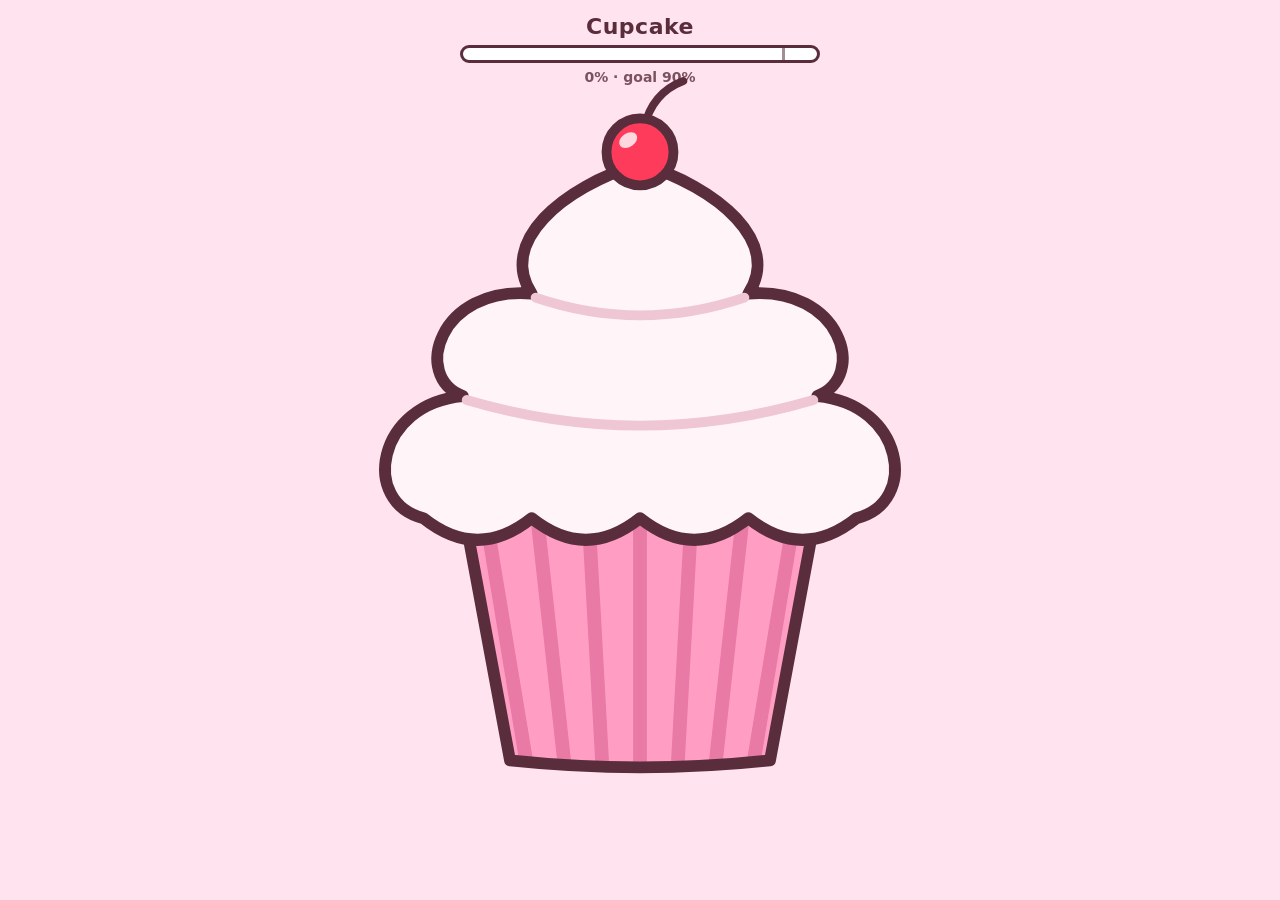
==== index.html @ 429e34c1 "Game screen with cupcake, sprinkles tool, coverage meter and Sweet! finish - Full-screen portrait ca" ====
<!DOCTYPE html>
<html lang="en">
<head>
  <meta charset="utf-8">
  <meta name="viewport" content="width=device-width, initial-scale=1, maximum-scale=1, user-scalable=no, viewport-fit=cover">
  <meta name="apple-mobile-web-app-capable" content="yes">
  <meta name="mobile-web-app-capable" content="yes">
  <meta name="theme-color" content="#ffe3ee">
  <title>Sprinkle Everything</title>
  <link rel="stylesheet" href="style.css">
</head>
<body>
  <canvas id="game"></canvas>

  <div id="hud">
    <div id="level-name"></div>
    <div id="meter">
      <div id="meter-fill"></div>
      <div id="meter-goal"></div>
    </div>
    <div id="meter-text"></div>
  </div>

  <div id="win" class="hidden">
    <div class="win-card">
      <h1 id="win-title"></h1>
      <p id="win-time"></p>
      <button id="win-btn" type="button"></button>
    </div>
  </div>

  <script src="js/audio.js"></script>
  <script src="js/tools.js"></script>
  <script src="js/levels.js"></script>
  <script src="js/game.js"></script>
</body>
</html>
---- style.css ----
* {
  box-sizing: border-box;
  margin: 0;
  padding: 0;
}

html,
body {
  width: 100%;
  height: 100%;
  overflow: hidden;
  background: #ffe3ee;
  font-family: ui-rounded, "SF Pro Rounded", system-ui, -apple-system, "Segoe UI", sans-serif;
  color: #5a2d3c;
  /* no scrolling, zooming, text selection or long-press menus while playing */
  touch-action: none;
  overscroll-behavior: none;
  user-select: none;
  -webkit-user-select: none;
  -webkit-touch-callout: none;
  -webkit-tap-highlight-color: transparent;
}

#game {
  position: fixed;
  inset: 0;
  width: 100%;
  height: 100%;
  display: block;
  touch-action: none;
}

/* ---------- HUD ---------- */
#hud {
  position: fixed;
  top: 0;
  left: 0;
  right: 0;
  padding: calc(env(safe-area-inset-top, 0px) + 14px) 24px 0;
  display: flex;
  flex-direction: column;
  align-items: center;
  gap: 6px;
  pointer-events: none;
}

#level-name {
  font-size: 22px;
  font-weight: 800;
  letter-spacing: 0.5px;
}

#meter {
  position: relative;
  width: min(78vw, 360px);
  height: 18px;
  border: 3px solid #5a2d3c;
  border-radius: 12px;
  background: #fff;
  overflow: hidden;
}

#meter-fill {
  position: absolute;
  inset: 0 auto 0 0;
  width: 0%;
  background: linear-gradient(90deg, #ff8fb8, #ffb86b);
  transition: width 0.15s ease-out;
}

#meter-goal {
  position: absolute;
  top: 0;
  bottom: 0;
  width: 3px;
  background: #5a2d3c;
  opacity: 0.55;
}

#meter-text {
  font-size: 14px;
  font-weight: 700;
  opacity: 0.8;
}

/* ---------- Win overlay ---------- */
#win {
  position: fixed;
  inset: 0;
  display: flex;
  align-items: center;
  justify-content: center;
  background: rgba(90, 45, 60, 0.25);
  touch-action: manipulation;
}

#win.hidden {
  display: none;
}

.win-card {
  background: #fff;
  border: 4px solid #5a2d3c;
  border-radius: 28px;
  padding: 28px 36px;
  text-align: center;
  box-shadow: 0 8px 0 #5a2d3c;
  animation: pop-in 0.45s cubic-bezier(0.34, 1.56, 0.64, 1);
}

#win-title {
  font-size: 48px;
  font-weight: 900;
  color: #ff5c9a;
  text-shadow: 3px 3px 0 #5a2d3c;
}

#win-time {
  margin: 8px 0 20px;
  font-size: 17px;
  font-weight: 700;
}

#win-btn {
  font: inherit;
  font-size: 20px;
  font-weight: 800;
  color: #5a2d3c;
  background: #ffd84d;
  border: 3px solid #5a2d3c;
  border-radius: 999px;
  padding: 12px 30px;
  box-shadow: 0 4px 0 #5a2d3c;
  cursor: pointer;
}

#win-btn:active {
  transform: translateY(3px);
  box-shadow: 0 1px 0 #5a2d3c;
}

@keyframes pop-in {
  from {
    transform: scale(0.4);
    opacity: 0;
  }
  to {
    transform: scale(1);
    opacity: 1;
  }
}
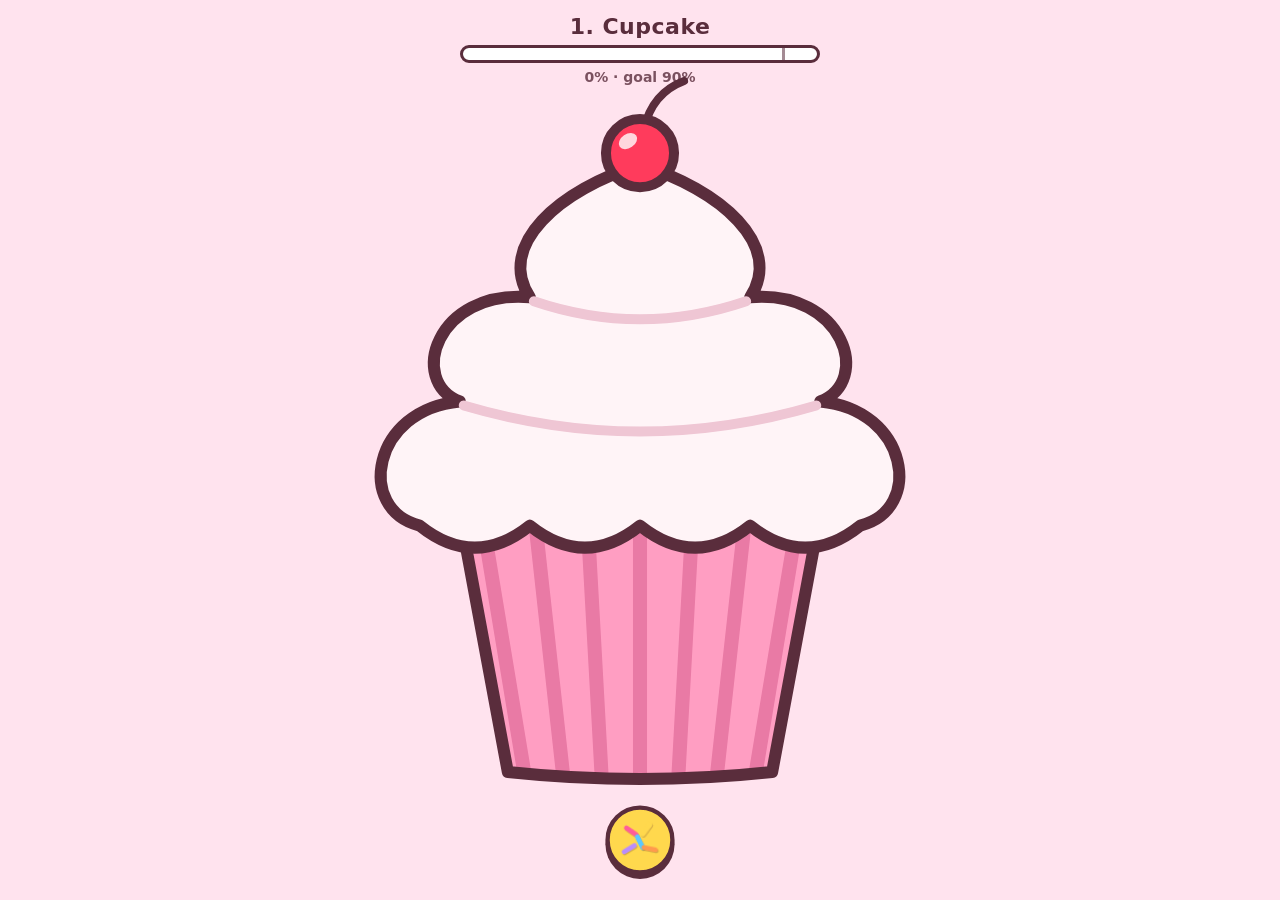
==== commit aef6db45: "Levels 1–5, tool picker, nonpareils and chocolate drip - Donut, birthday cake, ice cream cone and co" ====
--- a/index.html
+++ b/index.html
@@ -21,6 +21,9 @@
     <div id="meter-text"></div>
   </div>
 
+  <div id="toast"></div>
+  <div id="tools"></div>
+
   <div id="win" class="hidden">
     <div class="win-card">
       <h1 id="win-title"></h1>
--- a/style.css
+++ b/style.css
@@ -83,6 +83,109 @@
   opacity: 0.8;
 }
 
+/* ---------- Tool picker ---------- */
+#tools {
+  position: fixed;
+  left: 0;
+  right: 0;
+  bottom: 0;
+  min-height: 64px;
+  padding: 0 16px calc(env(safe-area-inset-bottom, 0px) + 22px);
+  display: flex;
+  justify-content: center;
+  gap: 16px;
+  pointer-events: none;
+}
+
+.tool-btn {
+  position: relative;
+  width: 64px;
+  height: 64px;
+  border-radius: 50%;
+  border: 4px solid #5a2d3c;
+  background: #fff;
+  box-shadow: 0 4px 0 #5a2d3c;
+  display: flex;
+  align-items: center;
+  justify-content: center;
+  pointer-events: auto;
+  touch-action: manipulation;
+  cursor: pointer;
+  transition: transform 0.12s ease-out;
+}
+
+.tool-btn canvas {
+  width: 40px;
+  height: 40px;
+}
+
+.tool-btn.active {
+  background: #ffd84d;
+  transform: translateY(-6px) scale(1.08);
+}
+
+.tool-btn.is-new::after {
+  content: "";
+  position: absolute;
+  inset: -10px;
+  border-radius: 50%;
+  border: 4px solid #ff5c9a;
+  animation: ring 1.1s ease-out 3;
+  opacity: 0;
+}
+
+@keyframes ring {
+  from {
+    transform: scale(0.8);
+    opacity: 1;
+  }
+  to {
+    transform: scale(1.35);
+    opacity: 0;
+  }
+}
+
+/* ---------- Toast ---------- */
+#toast {
+  position: fixed;
+  left: 50%;
+  bottom: calc(env(safe-area-inset-bottom, 0px) + 118px);
+  transform: translateX(-50%);
+  padding: 10px 20px;
+  border: 3px solid #5a2d3c;
+  border-radius: 999px;
+  background: #fff;
+  font-size: 18px;
+  font-weight: 800;
+  white-space: nowrap;
+  pointer-events: none;
+  opacity: 0;
+}
+
+#toast.show {
+  animation: toast 2.2s ease-out forwards;
+}
+
+@keyframes toast {
+  0% {
+    opacity: 0;
+    transform: translate(-50%, 20px) scale(0.7);
+  }
+  12% {
+    opacity: 1;
+    transform: translate(-50%, 0) scale(1.05);
+  }
+  20%,
+  80% {
+    opacity: 1;
+    transform: translate(-50%, 0) scale(1);
+  }
+  100% {
+    opacity: 0;
+    transform: translate(-50%, -10px) scale(1);
+  }
+}
+
 /* ---------- Win overlay ---------- */
 #win {
   position: fixed;
